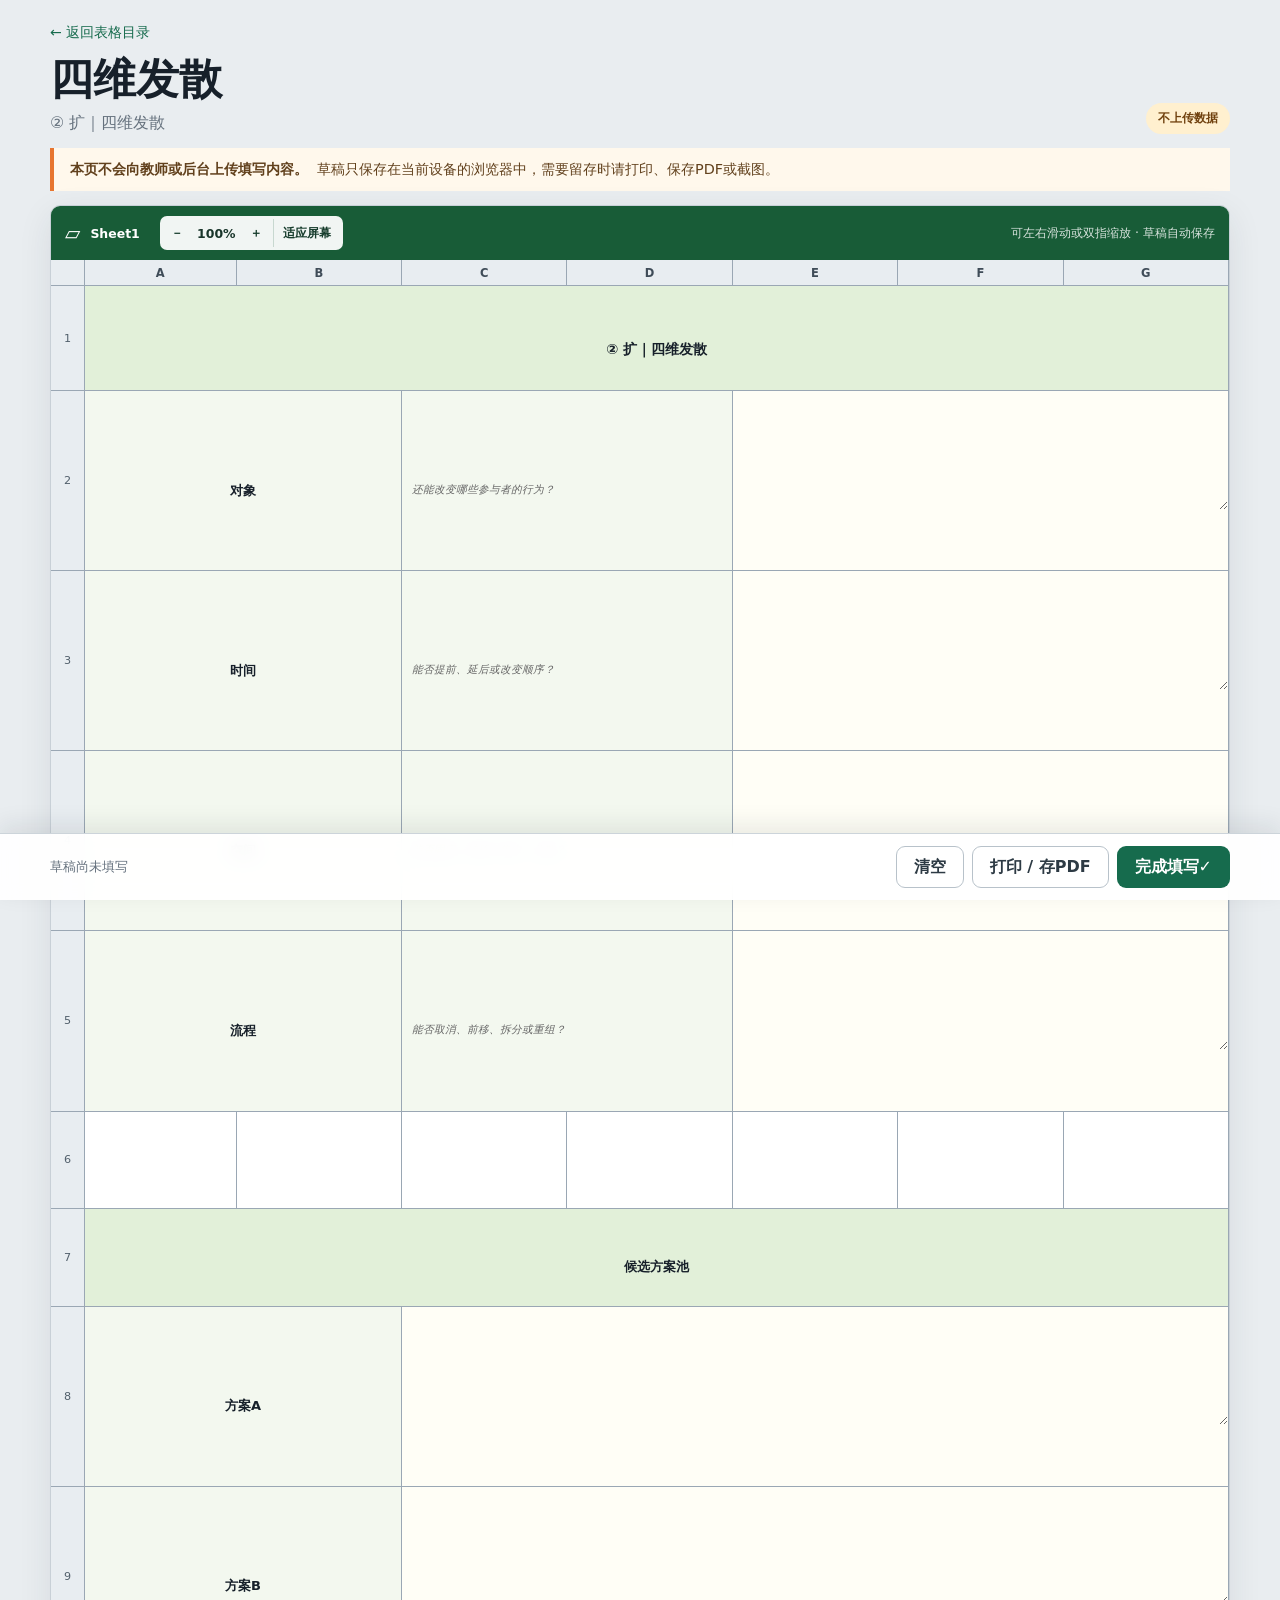
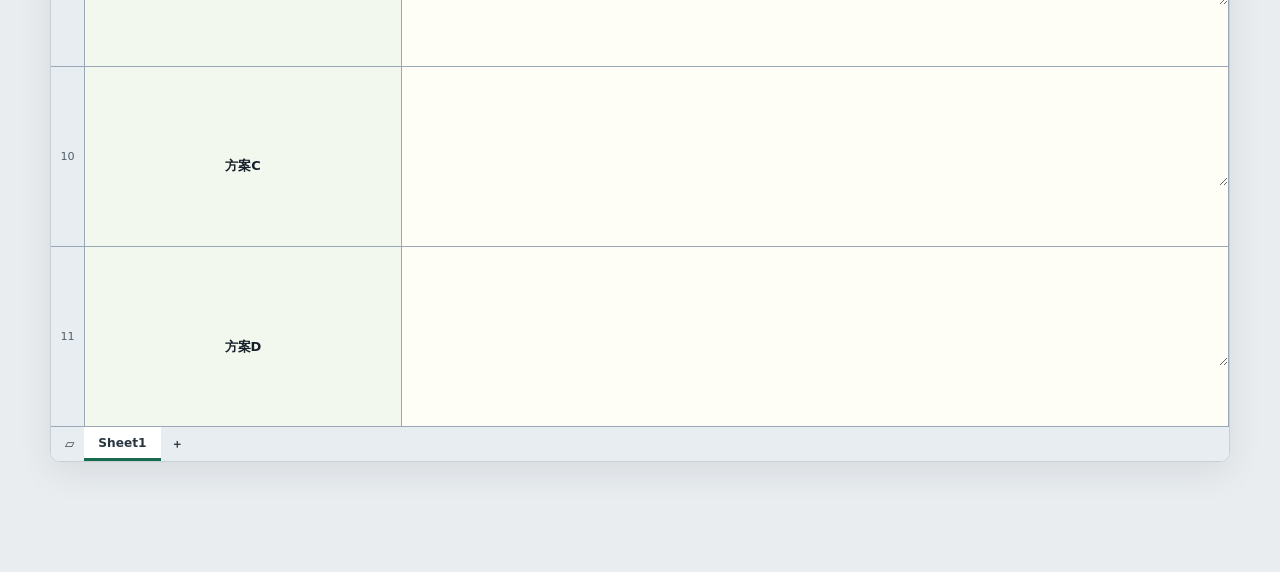
==== docs/four-dimensions/index.html @ d4c14c6e "Publish four static MOOC forms and fixed QR codes" ====
<!doctype html>
<html lang="zh-CN">
<head>
  <meta charset="utf-8">
  <meta name="viewport" content="width=device-width, initial-scale=1, maximum-scale=5, user-scalable=yes, viewport-fit=cover">
  <meta name="theme-color" content="#f2f4f6">
  
  <meta http-equiv="Content-Security-Policy" content="default-src 'self' data:; connect-src 'none'; form-action 'none'; object-src 'none'; base-uri 'none'; style-src 'self' 'unsafe-inline'; script-src 'self'">
  
  <title>四维发散｜独立填写</title>
  <link rel="stylesheet" href="../assets/app.css">
</head>
<body class="sheet-page" data-mode="static" data-slug="four-dimensions" data-submit-url="">
  <main class="sheet-app">
    <header class="sheet-page-header">
      <div>
        <a class="back-link" href="../index.html">← 返回表格目录</a>
        <h1>四维发散</h1>
        <p>② 扩｜四维发散</p>
      </div>
      <span class="mode-badge local-badge">
        不上传数据
      </span>
    </header>

    <aside class="mode-notice">
      
      <strong>本页不会向教师或后台上传填写内容。</strong>
      <span>草稿只保存在当前设备的浏览器中，需要留存时请打印、保存PDF或截图。</span>
      
    </aside>

    <form id="sheetForm" novalidate>
      <section class="workbook" aria-label="② 扩｜四维发散 Excel 工作表">
        <div class="workbook-bar">
          <span class="workbook-icon" aria-hidden="true">▱</span>
          <strong>Sheet1</strong>
          <div class="zoom-controls" role="group" aria-label="表格缩放">
            <button id="zoomOutButton" type="button" aria-label="缩小表格">－</button>
            <output id="zoomLevel" aria-live="polite">100%</output>
            <button id="zoomInButton" type="button" aria-label="放大表格">＋</button>
            <button id="fitButton" class="fit-button" type="button">适应屏幕</button>
          </div>
          <span class="workbook-hint">可左右滑动或双指缩放 · 草稿自动保存</span>
        </div>
        <div class="sheet-scroll">
          <table class="excel-grid">
            <colgroup>
              <col class="row-number-column">
              <col style="width:13.2505%"><col style="width:14.4582%"><col style="width:14.4582%"><col style="width:14.4582%"><col style="width:14.4582%"><col style="width:14.4582%"><col style="width:14.4582%">
            </colgroup>
            <thead>
              <tr>
                <th class="sheet-corner" aria-hidden="true"></th>
                <th scope="col">A</th><th scope="col">B</th><th scope="col">C</th><th scope="col">D</th><th scope="col">E</th><th scope="col">F</th><th scope="col">G</th>
              </tr>
            </thead>
            <tbody>
              
              <tr style="height:45.3px">
                <th class="row-number" scope="row">1</th>
                
                <td
                  class="static-cell"
                  
                  colspan="7"
                  style="background-color:#E2F0D9;font-weight:700;font-size:14.2px;text-align:center;vertical-align:center"
                  data-coordinate="A1"
                >
                  
                    <span class="cell-text">② 扩｜四维发散</span>
                  
                </td>
                
              </tr>
              
              <tr style="height:45.3px">
                <th class="row-number" scope="row">2</th>
                
                <td
                  class="static-cell"
                  
                  colspan="2"
                  style="background-color:#F3F8EF;font-weight:700;font-size:13.0px;text-align:center;vertical-align:center"
                  data-coordinate="A2"
                >
                  
                    <span class="cell-text">对象</span>
                  
                </td>
                
                <td
                  class="static-cell"
                  
                  colspan="2"
                  style="background-color:#F3F8EF;color:#666666;font-style:italic;font-size:10.6px;vertical-align:center"
                  data-coordinate="C2"
                >
                  
                    <span class="cell-text">还能改变哪些参与者的行为？</span>
                  
                </td>
                
                <td
                  class="field-cell"
                  
                  colspan="3"
                  style="font-size:13.0px;vertical-align:center"
                  data-coordinate="E2"
                >
                  
                    
                    <textarea
                      name="dimension_object"
                      aria-label="对象维度"
                      maxlength="1200"
                      required
                    ></textarea>
                    <small class="field-error" data-error-for="dimension_object"></small>
                  
                </td>
                
              </tr>
              
              <tr style="height:45.3px">
                <th class="row-number" scope="row">3</th>
                
                <td
                  class="static-cell"
                  
                  colspan="2"
                  style="background-color:#F3F8EF;font-weight:700;font-size:13.0px;text-align:center;vertical-align:center"
                  data-coordinate="A3"
                >
                  
                    <span class="cell-text">时间</span>
                  
                </td>
                
                <td
                  class="static-cell"
                  
                  colspan="2"
                  style="background-color:#F3F8EF;color:#666666;font-style:italic;font-size:10.6px;vertical-align:center"
                  data-coordinate="C3"
                >
                  
                    <span class="cell-text">能否提前、延后或改变顺序？</span>
                  
                </td>
                
                <td
                  class="field-cell"
                  
                  colspan="3"
                  style="font-size:13.0px;vertical-align:center"
                  data-coordinate="E3"
                >
                  
                    
                    <textarea
                      name="dimension_time"
                      aria-label="时间维度"
                      maxlength="1200"
                      required
                    ></textarea>
                    <small class="field-error" data-error-for="dimension_time"></small>
                  
                </td>
                
              </tr>
              
              <tr style="height:45.3px">
                <th class="row-number" scope="row">4</th>
                
                <td
                  class="static-cell"
                  
                  colspan="2"
                  style="background-color:#F3F8EF;font-weight:700;font-size:13.0px;text-align:center;vertical-align:center"
                  data-coordinate="A4"
                >
                  
                    <span class="cell-text">空间</span>
                  
                </td>
                
                <td
                  class="static-cell"
                  
                  colspan="2"
                  style="background-color:#F3F8EF;color:#666666;font-style:italic;font-size:10.6px;vertical-align:center"
                  data-coordinate="C4"
                >
                  
                    <span class="cell-text">能否固定、转移、集中、分散？</span>
                  
                </td>
                
                <td
                  class="field-cell"
                  
                  colspan="3"
                  style="font-size:13.0px;vertical-align:center"
                  data-coordinate="E4"
                >
                  
                    
                    <textarea
                      name="dimension_space"
                      aria-label="空间维度"
                      maxlength="1200"
                      required
                    ></textarea>
                    <small class="field-error" data-error-for="dimension_space"></small>
                  
                </td>
                
              </tr>
              
              <tr style="height:45.3px">
                <th class="row-number" scope="row">5</th>
                
                <td
                  class="static-cell"
                  
                  colspan="2"
                  style="background-color:#F3F8EF;font-weight:700;font-size:13.0px;text-align:center;vertical-align:center"
                  data-coordinate="A5"
                >
                  
                    <span class="cell-text">流程</span>
                  
                </td>
                
                <td
                  class="static-cell"
                  
                  colspan="2"
                  style="background-color:#F3F8EF;color:#666666;font-style:italic;font-size:10.6px;vertical-align:center"
                  data-coordinate="C5"
                >
                  
                    <span class="cell-text">能否取消、前移、拆分或重组？</span>
                  
                </td>
                
                <td
                  class="field-cell"
                  
                  colspan="3"
                  style="font-size:13.0px;vertical-align:center"
                  data-coordinate="E5"
                >
                  
                    
                    <textarea
                      name="dimension_process"
                      aria-label="流程维度"
                      maxlength="1200"
                      required
                    ></textarea>
                    <small class="field-error" data-error-for="dimension_process"></small>
                  
                </td>
                
              </tr>
              
              <tr style="height:17.3px">
                <th class="row-number" scope="row">6</th>
                
                <td
                  class="static-cell"
                  
                  
                  style="font-size:13.0px;vertical-align:center"
                  data-coordinate="A6"
                >
                  
                    <span class="cell-text"></span>
                  
                </td>
                
                <td
                  class="static-cell"
                  
                  
                  style="font-size:13.0px;vertical-align:center"
                  data-coordinate="B6"
                >
                  
                    <span class="cell-text"></span>
                  
                </td>
                
                <td
                  class="static-cell"
                  
                  
                  style="font-size:13.0px;vertical-align:center"
                  data-coordinate="C6"
                >
                  
                    <span class="cell-text"></span>
                  
                </td>
                
                <td
                  class="static-cell"
                  
                  
                  style="font-size:13.0px;vertical-align:center"
                  data-coordinate="D6"
                >
                  
                    <span class="cell-text"></span>
                  
                </td>
                
                <td
                  class="static-cell"
                  
                  
                  style="font-size:13.0px;vertical-align:center"
                  data-coordinate="E6"
                >
                  
                    <span class="cell-text"></span>
                  
                </td>
                
                <td
                  class="static-cell"
                  
                  
                  style="font-size:13.0px;vertical-align:center"
                  data-coordinate="F6"
                >
                  
                    <span class="cell-text"></span>
                  
                </td>
                
                <td
                  class="static-cell"
                  
                  
                  style="font-size:13.0px;vertical-align:center"
                  data-coordinate="G6"
                >
                  
                    <span class="cell-text"></span>
                  
                </td>
                
              </tr>
              
              <tr style="height:45.3px">
                <th class="row-number" scope="row">7</th>
                
                <td
                  class="static-cell"
                  
                  colspan="7"
                  style="background-color:#E2F0D9;font-weight:700;font-size:13.0px;text-align:center;vertical-align:center"
                  data-coordinate="A7"
                >
                  
                    <span class="cell-text">候选方案池</span>
                  
                </td>
                
              </tr>
              
              <tr style="height:45.3px">
                <th class="row-number" scope="row">8</th>
                
                <td
                  class="static-cell"
                  
                  colspan="2"
                  style="background-color:#F3F8EF;font-weight:700;font-size:13.0px;text-align:center;vertical-align:center"
                  data-coordinate="A8"
                >
                  
                    <span class="cell-text">方案A</span>
                  
                </td>
                
                <td
                  class="field-cell"
                  
                  colspan="5"
                  style="font-size:13.0px;vertical-align:center"
                  data-coordinate="C8"
                >
                  
                    
                    <textarea
                      name="candidate_a"
                      aria-label="候选方案A"
                      maxlength="1200"
                      required
                    ></textarea>
                    <small class="field-error" data-error-for="candidate_a"></small>
                  
                </td>
                
              </tr>
              
              <tr style="height:45.3px">
                <th class="row-number" scope="row">9</th>
                
                <td
                  class="static-cell"
                  
                  colspan="2"
                  style="background-color:#F3F8EF;font-weight:700;font-size:13.0px;text-align:center;vertical-align:center"
                  data-coordinate="A9"
                >
                  
                    <span class="cell-text">方案B</span>
                  
                </td>
                
                <td
                  class="field-cell"
                  
                  colspan="5"
                  style="font-size:13.0px;vertical-align:center"
                  data-coordinate="C9"
                >
                  
                    
                    <textarea
                      name="candidate_b"
                      aria-label="候选方案B"
                      maxlength="1200"
                      required
                    ></textarea>
                    <small class="field-error" data-error-for="candidate_b"></small>
                  
                </td>
                
              </tr>
              
              <tr style="height:45.3px">
                <th class="row-number" scope="row">10</th>
                
                <td
                  class="static-cell"
                  
                  colspan="2"
                  style="background-color:#F3F8EF;font-weight:700;font-size:13.0px;text-align:center;vertical-align:center"
                  data-coordinate="A10"
                >
                  
                    <span class="cell-text">方案C</span>
                  
                </td>
                
                <td
                  class="field-cell"
                  
                  colspan="5"
                  style="font-size:13.0px;vertical-align:center"
                  data-coordinate="C10"
                >
                  
                    
                    <textarea
                      name="candidate_c"
                      aria-label="候选方案C"
                      maxlength="1200"
                      required
                    ></textarea>
                    <small class="field-error" data-error-for="candidate_c"></small>
                  
                </td>
                
              </tr>
              
              <tr style="height:45.3px">
                <th class="row-number" scope="row">11</th>
                
                <td
                  class="static-cell"
                  
                  colspan="2"
                  style="background-color:#F3F8EF;font-weight:700;font-size:13.0px;text-align:center;vertical-align:center"
                  data-coordinate="A11"
                >
                  
                    <span class="cell-text">方案D</span>
                  
                </td>
                
                <td
                  class="field-cell"
                  
                  colspan="5"
                  style="font-size:13.0px;vertical-align:center"
                  data-coordinate="C11"
                >
                  
                    
                    <textarea
                      name="candidate_d"
                      aria-label="候选方案D"
                      maxlength="1200"
                      required
                    ></textarea>
                    <small class="field-error" data-error-for="candidate_d"></small>
                  
                </td>
                
              </tr>
              
            </tbody>
          </table>
        </div>
        <div class="sheet-tabs" aria-hidden="true"><span>▱</span><strong>Sheet1</strong><b>＋</b></div>
      </section>

      <div class="action-bar">
        <p id="saveStatus" aria-live="polite">草稿尚未填写</p>
        <div class="action-buttons">
          <button class="secondary-button" id="clearButton" type="button">清空</button>
          <button class="secondary-button" id="printButton" type="button">打印 / 存PDF</button>
          <button class="primary-button" id="submitButton" type="submit">
            <span>完成填写</span><b aria-hidden="true">✓</b>
          </button>
        </div>
      </div>
    </form>
  </main>

  <div id="successModal" class="modal" hidden>
    <div class="modal-card" role="dialog" aria-modal="true" aria-labelledby="successTitle">
      <div class="success-mark">✓</div>
      <p class="modal-kicker">填写完成</p>
      <h2 id="successTitle">内容已保存在当前设备</h2>
      <p id="successMessage">
        本页没有向教师或后台上传数据。关闭前可截图或打印保存。
      </p>
      <div class="code-box"><span>完成时间</span><strong id="resultCode"></strong></div>
      <button class="primary-button modal-close" type="button" id="closeModal">返回查看</button>
    </div>
  </div>

  <script src="../assets/form.js" defer></script>
</body>
</html>
---- docs/assets/app.css ----
:root {
  color-scheme: light;
  --ink: #17202a;
  --muted: #65717d;
  --line: #9aa7b4;
  --paper: #fff;
  --soft: #f2f5f7;
  --green: #166b4d;
  --green-dark: #0e4f38;
  --orange: #e7752f;
  --danger: #b42318;
  font-family: "Microsoft YaHei UI", "PingFang SC", system-ui, sans-serif;
}

* { box-sizing: border-box; }
body { margin: 0; color: var(--ink); background: #e9edf0; }
button, input, textarea { font: inherit; }
button, a { -webkit-tap-highlight-color: transparent; }

.landing-shell, .admin-shell, .sheet-app { width: min(1180px, calc(100% - 32px)); margin: 0 auto; }
.landing-shell { min-height: 100vh; padding: 72px 0 40px; }
.landing-header { max-width: 780px; margin-bottom: 32px; }
.kicker, .modal-kicker { margin: 0 0 8px; color: var(--green); font-size: .78rem; font-weight: 800; letter-spacing: .14em; }
h1, h2, p { margin-top: 0; }
.landing-header h1 { margin-bottom: 15px; font-size: clamp(2rem, 5vw, 4.2rem); line-height: 1.05; letter-spacing: -.04em; }
.landing-header > p:last-child { color: var(--muted); font-size: 1.08rem; line-height: 1.8; }
.form-card-grid { display: grid; grid-template-columns: repeat(2, 1fr); gap: 16px; }
.form-card { min-height: 150px; display: grid; grid-template-columns: 54px 1fr auto; align-items: center; gap: 20px; padding: 26px; color: inherit; text-decoration: none; background: var(--paper); border: 1px solid #d9e0e5; border-radius: 18px; box-shadow: 0 8px 28px rgb(32 45 57 / 7%); transition: transform .18s, box-shadow .18s; }
.form-card:hover { transform: translateY(-2px); box-shadow: 0 12px 34px rgb(32 45 57 / 12%); }
.form-card > span { color: var(--orange); font-weight: 800; }
.form-card h2 { margin-bottom: 7px; font-size: 1.42rem; }
.form-card p { margin: 0; color: var(--muted); font-size: .83rem; word-break: break-all; }
.form-card b { font-size: 1.6rem; color: var(--green); }
.landing-footnote { margin-top: 24px; color: var(--muted); font-size: .88rem; }

.sheet-app { padding: 22px 0 110px; }
.sheet-page-header { display: flex; justify-content: space-between; gap: 20px; align-items: flex-end; margin-bottom: 14px; }
.back-link { display: inline-block; margin-bottom: 8px; color: var(--green); font-size: .88rem; text-decoration: none; }
.sheet-page-header h1 { margin-bottom: 4px; font-size: clamp(1.8rem, 4vw, 2.7rem); }
.sheet-page-header p { margin: 0; color: var(--muted); }
.mode-badge { flex: none; padding: 7px 12px; border-radius: 999px; font-size: .78rem; font-weight: 800; }
.local-badge { color: #70410e; background: #fff0cf; }
.server-badge { color: #fff; background: var(--green); }
.mode-notice { display: flex; gap: 9px; align-items: baseline; padding: 12px 16px; margin-bottom: 14px; border-left: 4px solid var(--orange); background: #fff8ec; color: #62411d; font-size: .9rem; }

.workbook { overflow: hidden; background: var(--paper); border: 1px solid #c8d0d7; border-radius: 10px; box-shadow: 0 10px 34px rgb(28 42 54 / 9%); }
.workbook-bar { display: flex; gap: 10px; align-items: center; padding: 10px 14px; color: #fff; background: #185c37; font-size: .78rem; }
.workbook-hint { margin-left: auto; opacity: .82; font-weight: 400; }
.workbook-icon { font-size: 1.25rem; }
.zoom-controls { display: inline-flex; align-items: center; gap: 3px; margin-left: 10px; padding: 3px; color: #19352a; background: rgb(255 255 255 / 94%); border-radius: 7px; }
.zoom-controls button { min-width: 28px; height: 28px; padding: 0 7px; color: #173d2d; background: transparent; border: 0; border-radius: 5px; cursor: pointer; font-weight: 800; }
.zoom-controls button:hover { background: #dcece5; }
.zoom-controls output { min-width: 45px; text-align: center; font-variant-numeric: tabular-nums; font-weight: 750; }
.zoom-controls .fit-button { padding-inline: 9px; border-left: 1px solid #c8d8d0; border-radius: 0 5px 5px 0; white-space: nowrap; }
.sheet-scroll { overflow-x: auto; background: #dce2e7; }
.excel-grid { width: 100%; min-width: 860px; table-layout: fixed; border-spacing: 0; border-collapse: separate; background: var(--paper); }
.excel-grid th, .excel-grid td { border-right: 1px solid var(--line); border-bottom: 1px solid var(--line); }
.excel-grid thead th { position: sticky; top: 0; z-index: 3; height: 26px; color: #3f4c58; background: #e8edf1; font-size: .72rem; font-weight: 600; text-align: center; }
.row-number-column { width: 34px; }
.row-number { width: 34px; color: #52606c; background: #e8edf1; font-size: .7rem; font-weight: 500; text-align: center; }
.excel-grid td { position: relative; padding: 8px 10px; white-space: pre-line; line-height: 1.55; }
.static-cell, .derived-cell { overflow-wrap: anywhere; }
.field-cell { padding: 0 !important; background: #fffef6 !important; }
.field-cell:focus-within { z-index: 2; outline: 3px solid rgb(231 117 47 / 30%); outline-offset: -3px; }
.field-cell textarea { display: block; width: 100%; min-height: 100%; height: 100%; padding: 9px 10px; resize: vertical; color: #17202a; border: 0; outline: 0; background: transparent; line-height: 1.55; }
.field-cell textarea[aria-invalid="true"] { box-shadow: inset 0 0 0 2px var(--danger); }
.cell-prefix { display: block; padding: 8px 10px 0; font-weight: 700; }
.cell-prefix + textarea { min-height: 58px; padding-top: 4px; }
.field-error { position: absolute; right: 4px; bottom: 1px; color: var(--danger); font-size: .65rem; }
.derived-value { font-weight: 700; }
.sheet-tabs { display: flex; align-items: center; gap: 10px; min-height: 34px; padding: 0 14px; color: #293640; background: #e8edf1; font-size: .76rem; }
.sheet-tabs strong { align-self: stretch; display: flex; align-items: center; padding: 0 14px; border-bottom: 3px solid var(--green); background: #fff; }

.action-bar { position: fixed; z-index: 10; left: 0; right: 0; bottom: 0; display: flex; justify-content: space-between; align-items: center; gap: 18px; padding: 12px max(16px, calc((100vw - 1180px) / 2)); background: rgb(255 255 255 / 94%); border-top: 1px solid #ccd4da; box-shadow: 0 -8px 25px rgb(20 35 48 / 9%); backdrop-filter: blur(10px); }
.action-bar p { margin: 0; color: var(--muted); font-size: .84rem; }
.action-buttons { display: flex; gap: 8px; }
.primary-button, .secondary-button { min-height: 42px; padding: 0 17px; border-radius: 9px; border: 1px solid transparent; cursor: pointer; font-weight: 750; }
.primary-button { color: #fff; background: var(--green); }
.primary-button:hover { background: var(--green-dark); }
.primary-button:disabled, .secondary-button:disabled { opacity: .58; cursor: wait; }
.secondary-button { color: #2d3a44; background: #fff; border-color: #b8c2ca; }
.link-button { display: inline-flex; align-items: center; text-decoration: none; }
.error-message { color: var(--danger) !important; }

.modal[hidden] { display: none; }
.modal { position: fixed; z-index: 40; inset: 0; display: grid; place-items: center; padding: 20px; background: rgb(15 25 32 / 70%); }
.modal-card { width: min(480px, 100%); padding: 34px; text-align: center; background: #fff; border-radius: 20px; box-shadow: 0 24px 70px rgb(0 0 0 / 35%); }
.success-mark { width: 58px; height: 58px; display: grid; place-items: center; margin: 0 auto 16px; color: #fff; background: var(--green); border-radius: 50%; font-size: 1.6rem; }
.modal-card h2 { margin-bottom: 10px; }
.modal-card > p:not(.modal-kicker) { color: var(--muted); line-height: 1.7; }
.code-box { display: flex; flex-direction: column; gap: 5px; padding: 12px; margin: 18px 0; background: var(--soft); border-radius: 10px; }
.code-box span { color: var(--muted); font-size: .75rem; }

.admin-shell { padding: 42px 0 70px; }
.admin-header { display: flex; align-items: flex-start; justify-content: space-between; gap: 24px; }
.admin-header h1 { margin-bottom: 6px; }
.admin-header p:last-child { color: var(--muted); }
.login-panel, .submission-section { padding: 22px; margin-top: 20px; background: #fff; border: 1px solid #d5dde3; border-radius: 14px; }
.login-panel label { display: block; margin-bottom: 8px; font-weight: 700; }
.login-panel > div { display: flex; gap: 8px; }
.login-panel input { flex: 1; min-width: 0; padding: 10px 12px; border: 1px solid #aab6bf; border-radius: 8px; }
.summary-grid { display: grid; grid-template-columns: repeat(5, 1fr); gap: 10px; margin: 22px 0; }
.summary-grid article { display: flex; flex-direction: column; padding: 17px; background: #fff; border-radius: 12px; }
.summary-grid span, .summary-grid small { color: var(--muted); }
.summary-grid strong { margin: 6px 0; font-size: 1.7rem; }
.submission-section > header { display: flex; justify-content: space-between; gap: 15px; align-items: center; }
.submission-section h2 { margin-bottom: 3px; }
.submission-section header p { margin: 0; color: var(--muted); }
.submission-list { margin-top: 14px; }
.submission-card { border-top: 1px solid #e0e5e9; }
.submission-card summary { display: flex; justify-content: space-between; gap: 20px; padding: 13px 2px; cursor: pointer; }
.submission-card summary span { color: var(--muted); font-size: .82rem; }
.submission-card dl { margin: 0 0 16px; padding: 14px; background: var(--soft); border-radius: 9px; }
.submission-card dl div { display: grid; grid-template-columns: 170px 1fr; gap: 12px; padding: 7px 0; }
.submission-card dt { color: var(--muted); }
.submission-card dd { margin: 0; white-space: pre-wrap; }
.empty-state { color: var(--muted); }

@media (max-width: 740px) {
  .landing-shell, .admin-shell, .sheet-app { width: min(100% - 20px, 1180px); }
  .landing-shell { padding-top: 40px; }
  .form-card-grid { grid-template-columns: 1fr; }
  .form-card { min-height: 120px; padding: 20px; }
  .sheet-page-header { align-items: flex-start; }
  .sheet-page-header p { font-size: .78rem; }
  .mode-notice { display: block; line-height: 1.55; }
  .mode-notice span { display: block; margin-top: 3px; }
  .workbook-bar { gap: 6px; padding-inline: 8px; }
  .workbook-hint { display: none; }
  .zoom-controls { margin-left: auto; }
  .zoom-controls button { min-width: 25px; padding-inline: 5px; }
  .zoom-controls output { min-width: 40px; }
  .action-bar { align-items: stretch; flex-direction: column; gap: 8px; padding-bottom: max(12px, env(safe-area-inset-bottom)); }
  .action-buttons { display: grid; grid-template-columns: .7fr 1fr 1.25fr; }
  .action-buttons button { min-width: 0; padding: 0 8px; font-size: .78rem; }
  .sheet-app { padding-bottom: 150px; }
  .admin-header { flex-direction: column; }
  .summary-grid { grid-template-columns: repeat(2, 1fr); }
  .submission-card dl div { grid-template-columns: 1fr; gap: 3px; }
}

@media print {
  body { background: #fff; }
  .sheet-app { width: 100%; padding: 0; }
  .back-link, .mode-badge, .mode-notice, .workbook-bar, .sheet-tabs, .action-bar { display: none !important; }
  .workbook { border: 0; box-shadow: none; }
  .sheet-scroll { overflow: visible; }
  .excel-grid { min-width: 0; font-size: 9pt; }
  .excel-grid thead { display: none; }
  .row-number-column, .row-number { display: none; }
  .field-cell textarea { resize: none; overflow: visible; }
}
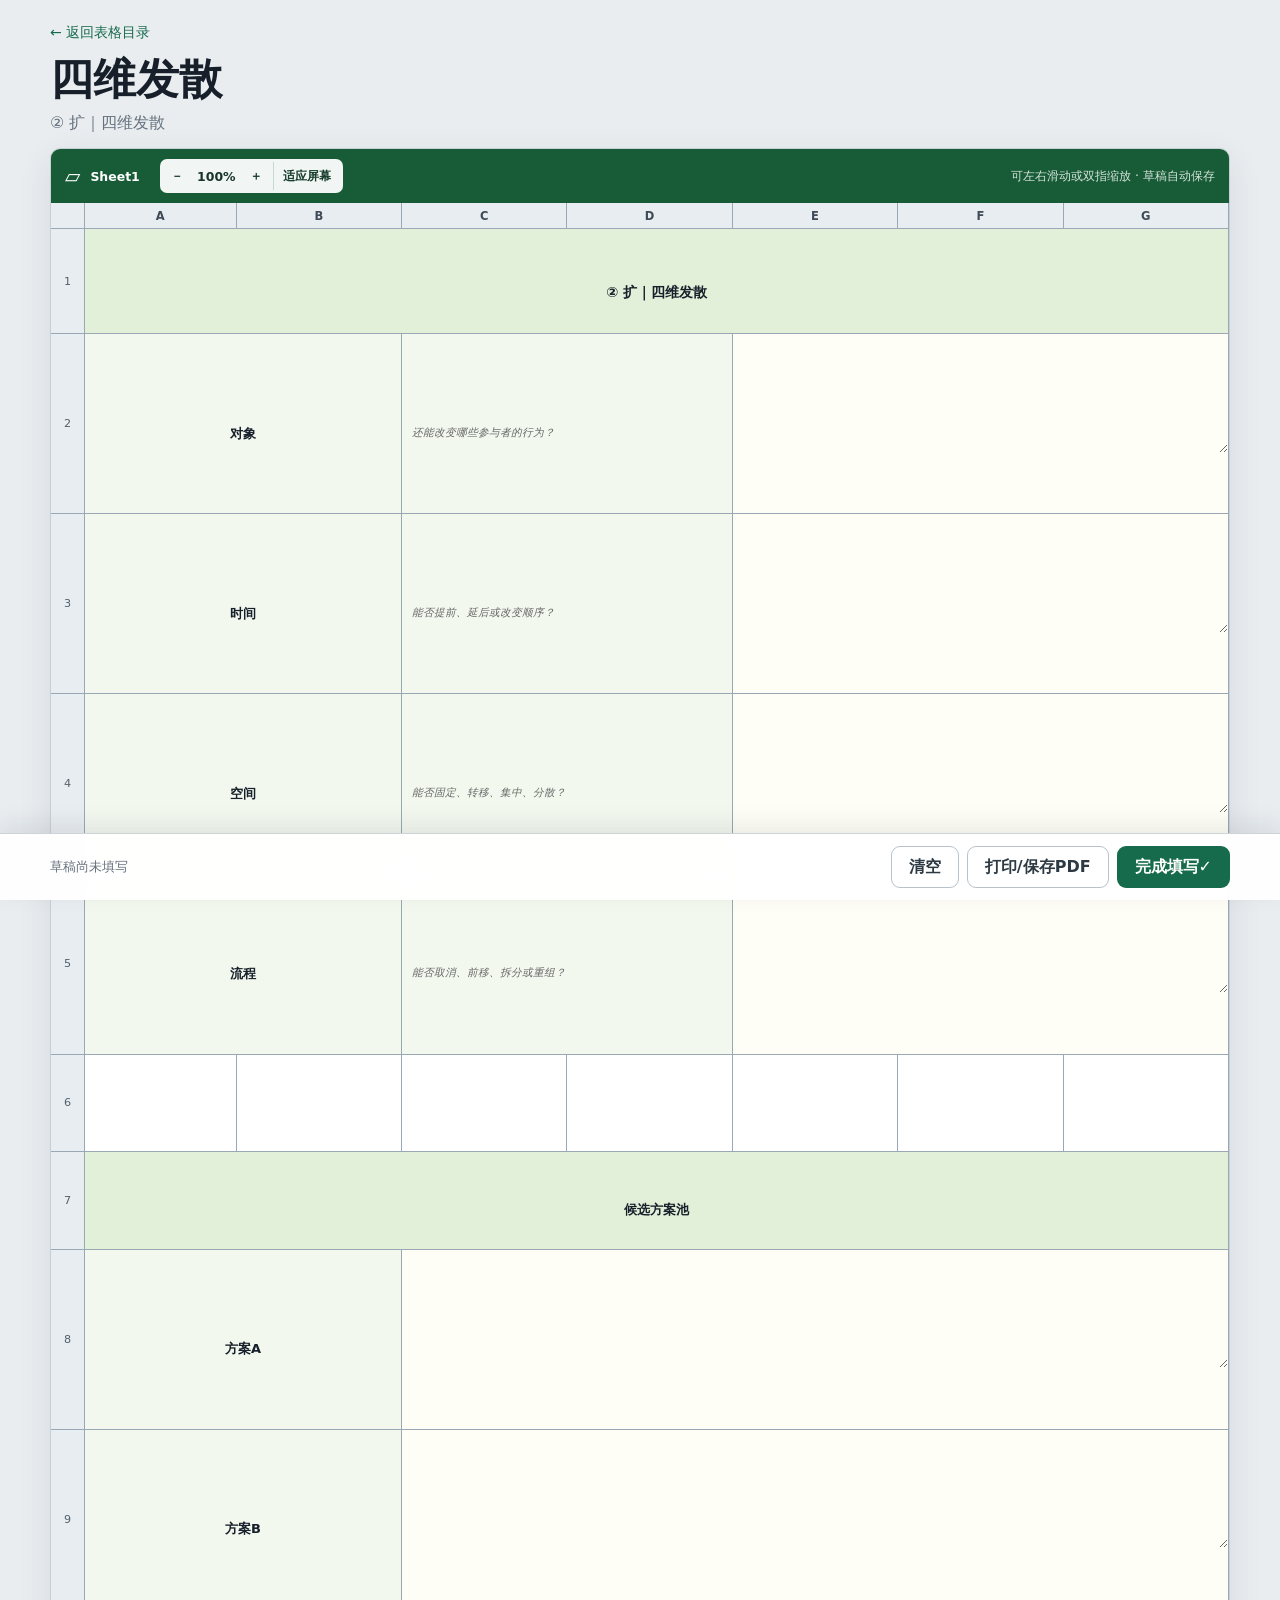
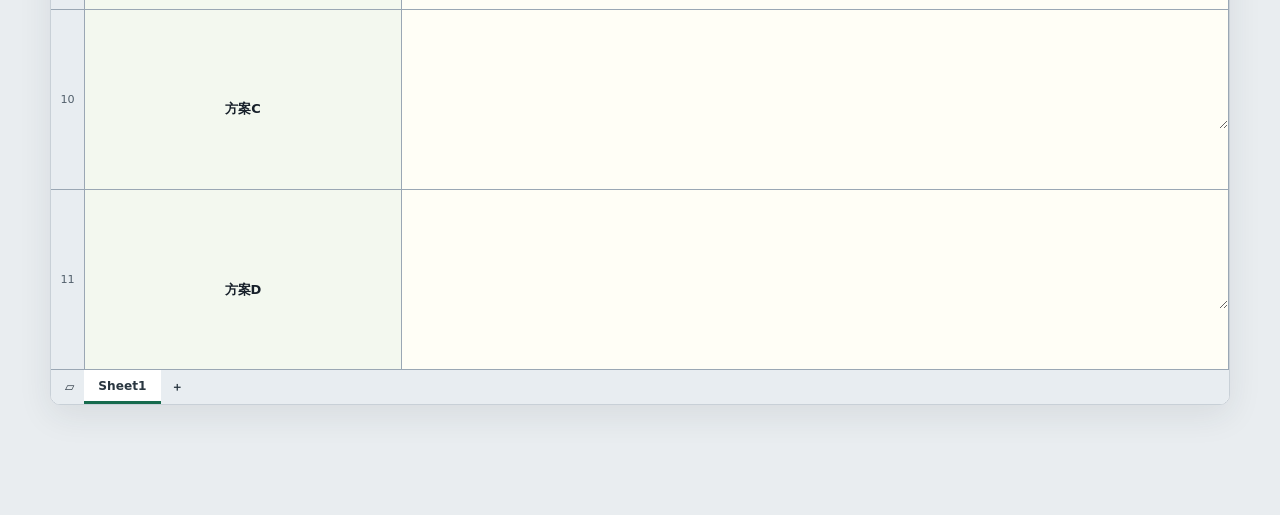
==== commit 239e5b24: "Simplify form headers, remove master spacer rows and rename print button" ====
--- a/docs/four-dimensions/index.html
+++ b/docs/four-dimensions/index.html
@@ -18,17 +18,7 @@
         <h1>四维发散</h1>
         <p>② 扩｜四维发散</p>
       </div>
-      <span class="mode-badge local-badge">
-        不上传数据
-      </span>
     </header>
-
-    <aside class="mode-notice">
-      
-      <strong>本页不会向教师或后台上传填写内容。</strong>
-      <span>草稿只保存在当前设备的浏览器中，需要留存时请打印、保存PDF或截图。</span>
-      
-    </aside>
 
     <form id="sheetForm" novalidate>
       <section class="workbook" aria-label="② 扩｜四维发散 Excel 工作表">
@@ -526,7 +516,7 @@
         <p id="saveStatus" aria-live="polite">草稿尚未填写</p>
         <div class="action-buttons">
           <button class="secondary-button" id="clearButton" type="button">清空</button>
-          <button class="secondary-button" id="printButton" type="button">打印 / 存PDF</button>
+          <button class="secondary-button" id="printButton" type="button">打印/保存PDF</button>
           <button class="primary-button" id="submitButton" type="submit">
             <span>完成填写</span><b aria-hidden="true">✓</b>
           </button>
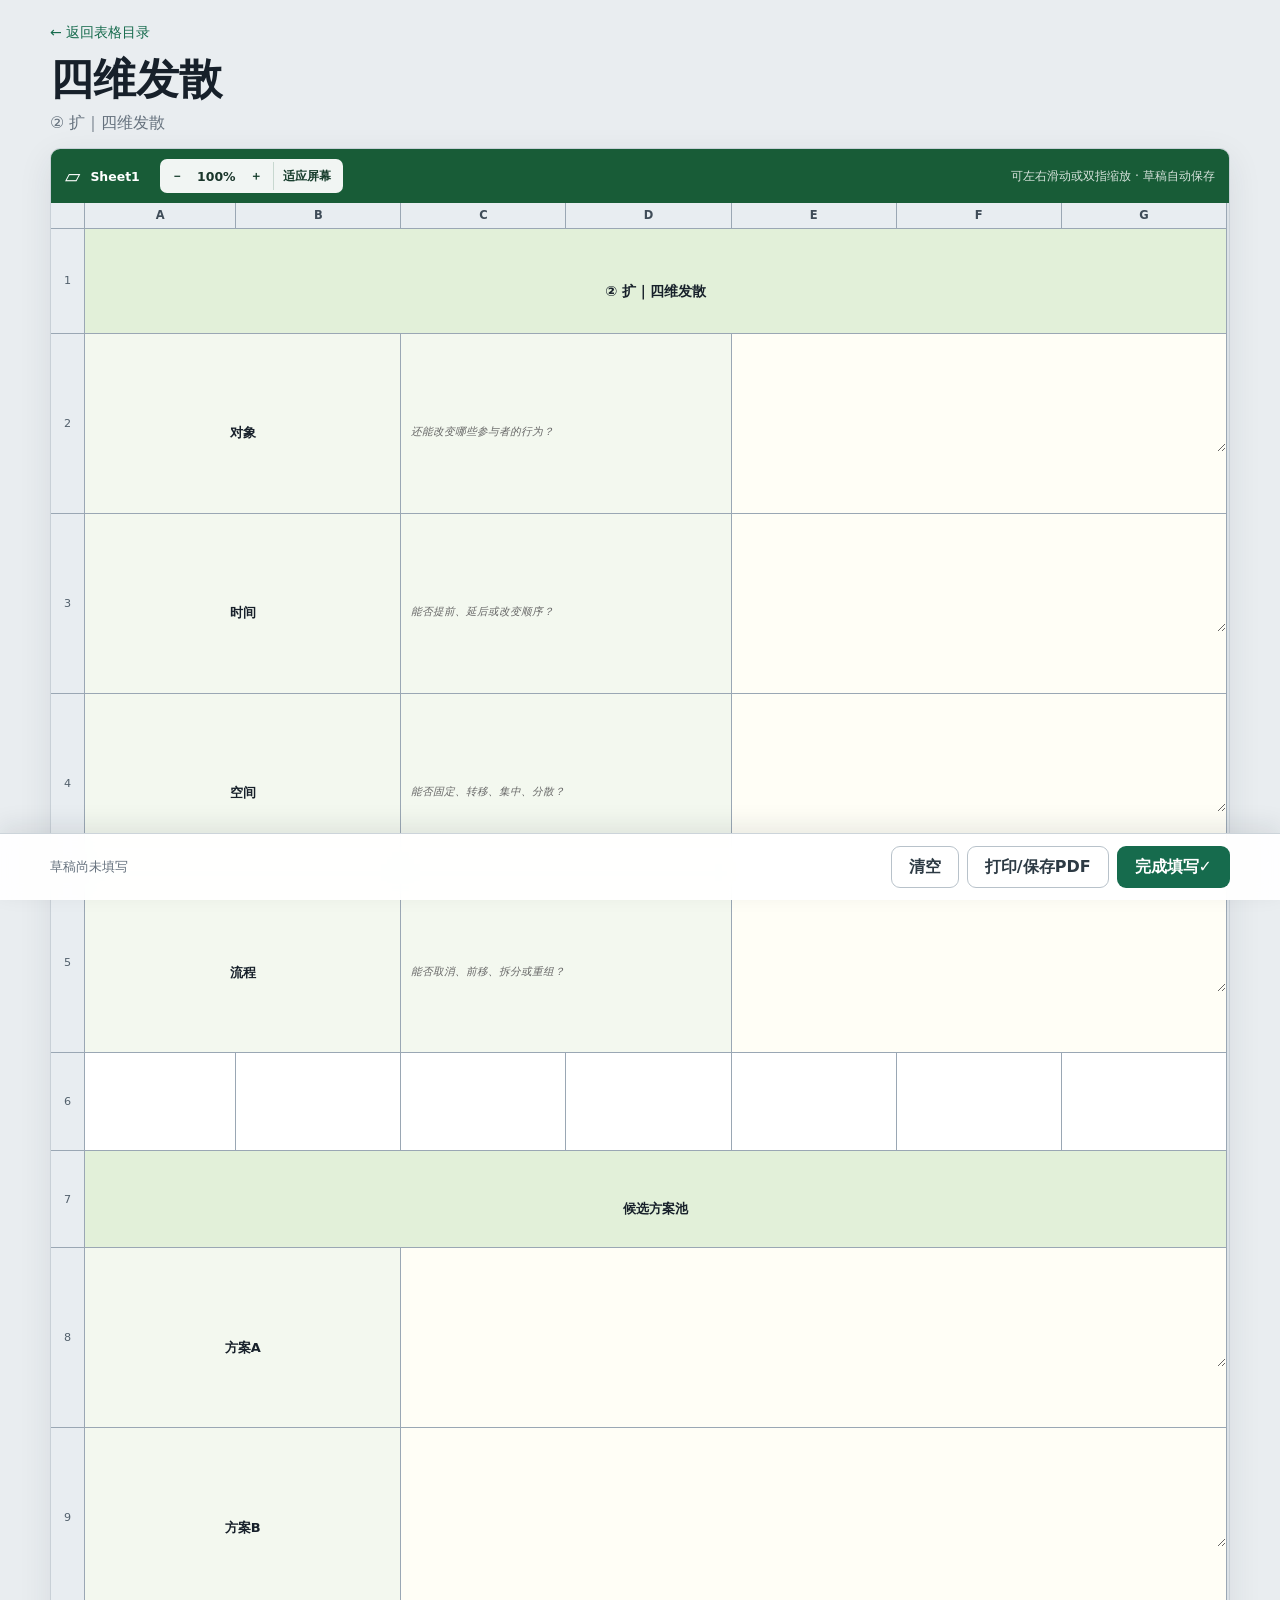
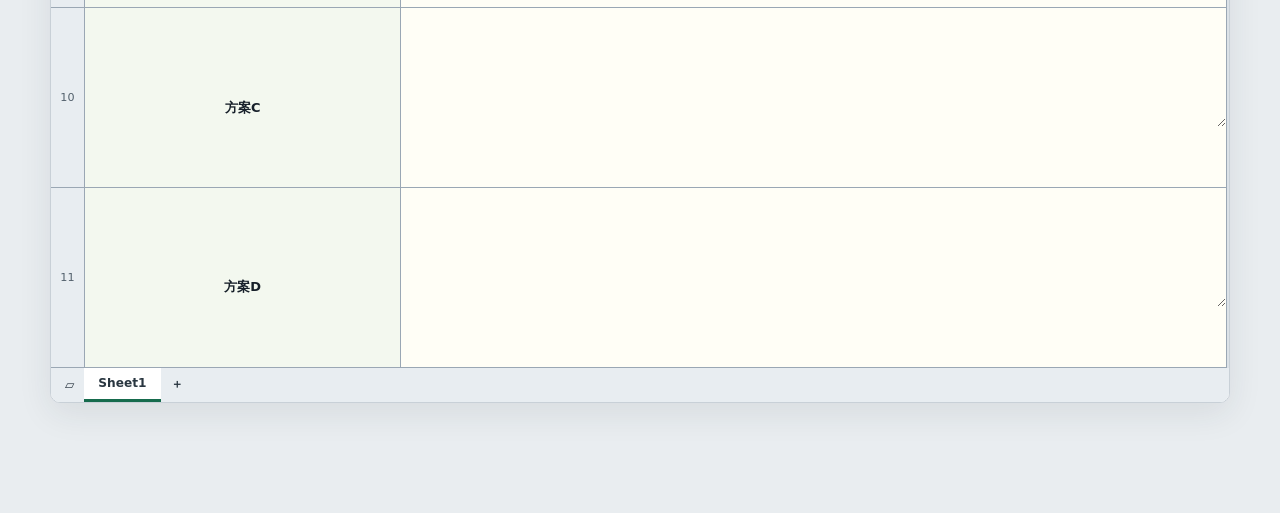
==== commit e661992d: "Refresh cached responsive form assets" ====
--- a/docs/four-dimensions/index.html
+++ b/docs/four-dimensions/index.html
@@ -8,7 +8,7 @@
   <meta http-equiv="Content-Security-Policy" content="default-src 'self' data:; connect-src 'none'; form-action 'none'; object-src 'none'; base-uri 'none'; style-src 'self' 'unsafe-inline'; script-src 'self'">
   
   <title>四维发散｜独立填写</title>
-  <link rel="stylesheet" href="../assets/app.css">
+  <link rel="stylesheet" href="../assets/app.css?v=20260912-fit">
 </head>
 <body class="sheet-page" data-mode="static" data-slug="four-dimensions" data-submit-url="">
   <main class="sheet-app">
@@ -538,6 +538,6 @@
     </div>
   </div>
 
-  <script src="../assets/form.js" defer></script>
+  <script src="../assets/form.js?v=20260912-fit" defer></script>
 </body>
 </html>
--- a/docs/assets/app.css
+++ b/docs/assets/app.css
@@ -44,7 +44,7 @@
 .mode-notice { display: flex; gap: 9px; align-items: baseline; padding: 12px 16px; margin-bottom: 14px; border-left: 4px solid var(--orange); background: #fff8ec; color: #62411d; font-size: .9rem; }
 
 .workbook { overflow: hidden; background: var(--paper); border: 1px solid #c8d0d7; border-radius: 10px; box-shadow: 0 10px 34px rgb(28 42 54 / 9%); }
-.workbook-bar { display: flex; gap: 10px; align-items: center; padding: 10px 14px; color: #fff; background: #185c37; font-size: .78rem; }
+.workbook-bar { display: flex; flex-wrap: wrap; gap: 10px; align-items: center; padding: 10px 14px; color: #fff; background: #185c37; font-size: .78rem; }
 .workbook-hint { margin-left: auto; opacity: .82; font-weight: 400; }
 .workbook-icon { font-size: 1.25rem; }
 .zoom-controls { display: inline-flex; align-items: center; gap: 3px; margin-left: 10px; padding: 3px; color: #19352a; background: rgb(255 255 255 / 94%); border-radius: 7px; }
@@ -145,7 +145,7 @@
   .back-link, .mode-badge, .mode-notice, .workbook-bar, .sheet-tabs, .action-bar { display: none !important; }
   .workbook { border: 0; box-shadow: none; }
   .sheet-scroll { overflow: visible; }
-  .excel-grid { min-width: 0; font-size: 9pt; }
+  .excel-grid { width: 100% !important; zoom: 1 !important; min-width: 0; font-size: 9pt; }
   .excel-grid thead { display: none; }
   .row-number-column, .row-number { display: none; }
   .field-cell textarea { resize: none; overflow: visible; }
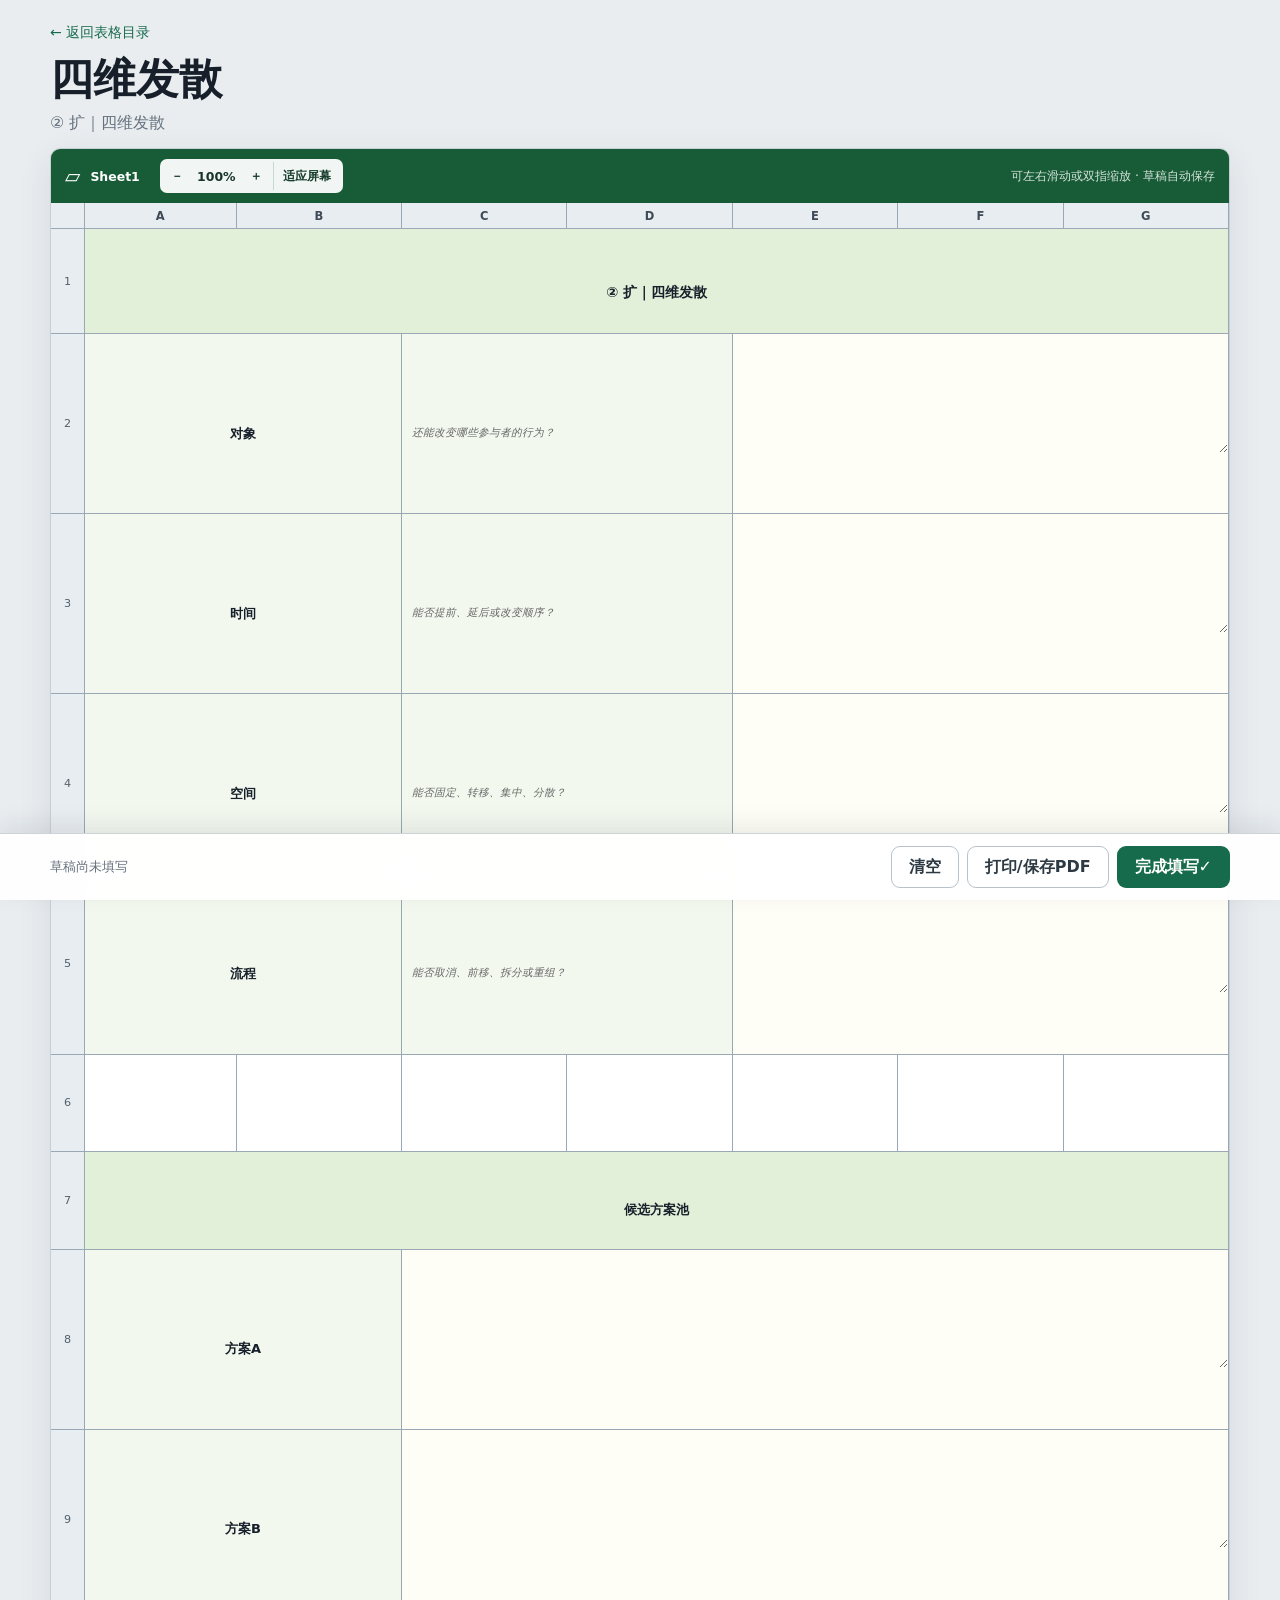
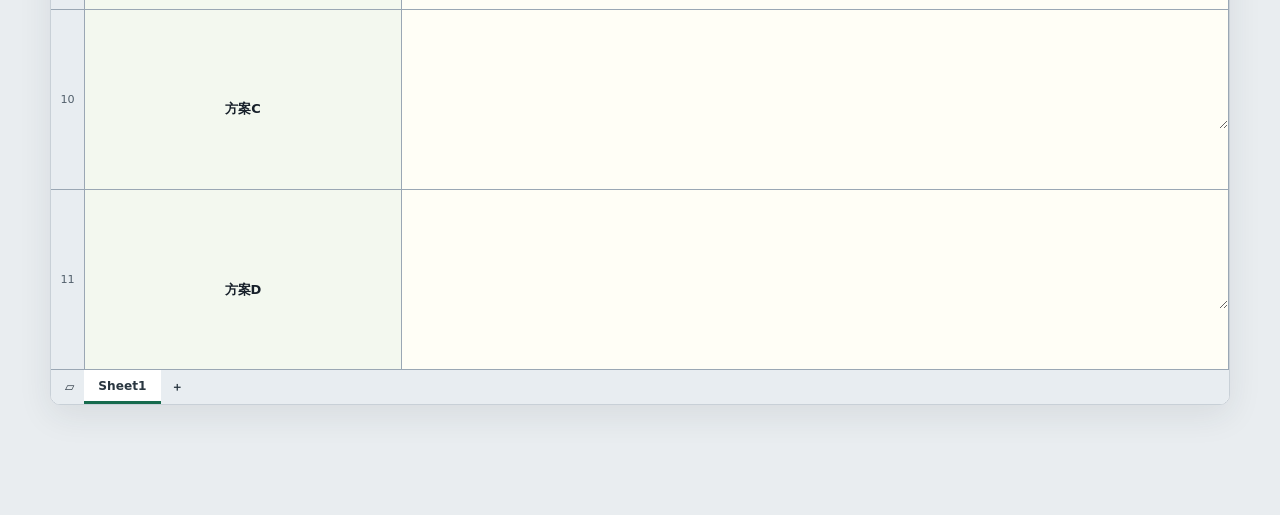
==== commit 0206b6e3: "Use consistent desktop-width landscape tables on mobile" ====
--- a/docs/four-dimensions/index.html
+++ b/docs/four-dimensions/index.html
@@ -8,7 +8,7 @@
   <meta http-equiv="Content-Security-Policy" content="default-src 'self' data:; connect-src 'none'; form-action 'none'; object-src 'none'; base-uri 'none'; style-src 'self' 'unsafe-inline'; script-src 'self'">
   
   <title>四维发散｜独立填写</title>
-  <link rel="stylesheet" href="../assets/app.css?v=20260912-fit">
+  <link rel="stylesheet" href="../assets/app.css?v=20260912-landscape">
 </head>
 <body class="sheet-page" data-mode="static" data-slug="four-dimensions" data-submit-url="">
   <main class="sheet-app">
@@ -538,6 +538,6 @@
     </div>
   </div>
 
-  <script src="../assets/form.js?v=20260912-fit" defer></script>
+  <script src="../assets/form.js?v=20260912-landscape" defer></script>
 </body>
 </html>
--- a/docs/assets/app.css
+++ b/docs/assets/app.css
@@ -53,7 +53,7 @@
 .zoom-controls output { min-width: 45px; text-align: center; font-variant-numeric: tabular-nums; font-weight: 750; }
 .zoom-controls .fit-button { padding-inline: 9px; border-left: 1px solid #c8d8d0; border-radius: 0 5px 5px 0; white-space: nowrap; }
 .sheet-scroll { overflow-x: auto; background: #dce2e7; }
-.excel-grid { width: 100%; min-width: 860px; table-layout: fixed; border-spacing: 0; border-collapse: separate; background: var(--paper); }
+.excel-grid { width: 1178px; min-width: 1178px; table-layout: fixed; border-spacing: 0; border-collapse: separate; background: var(--paper); }
 .excel-grid th, .excel-grid td { border-right: 1px solid var(--line); border-bottom: 1px solid var(--line); }
 .excel-grid thead th { position: sticky; top: 0; z-index: 3; height: 26px; color: #3f4c58; background: #e8edf1; font-size: .72rem; font-weight: 600; text-align: center; }
 .row-number-column { width: 34px; }
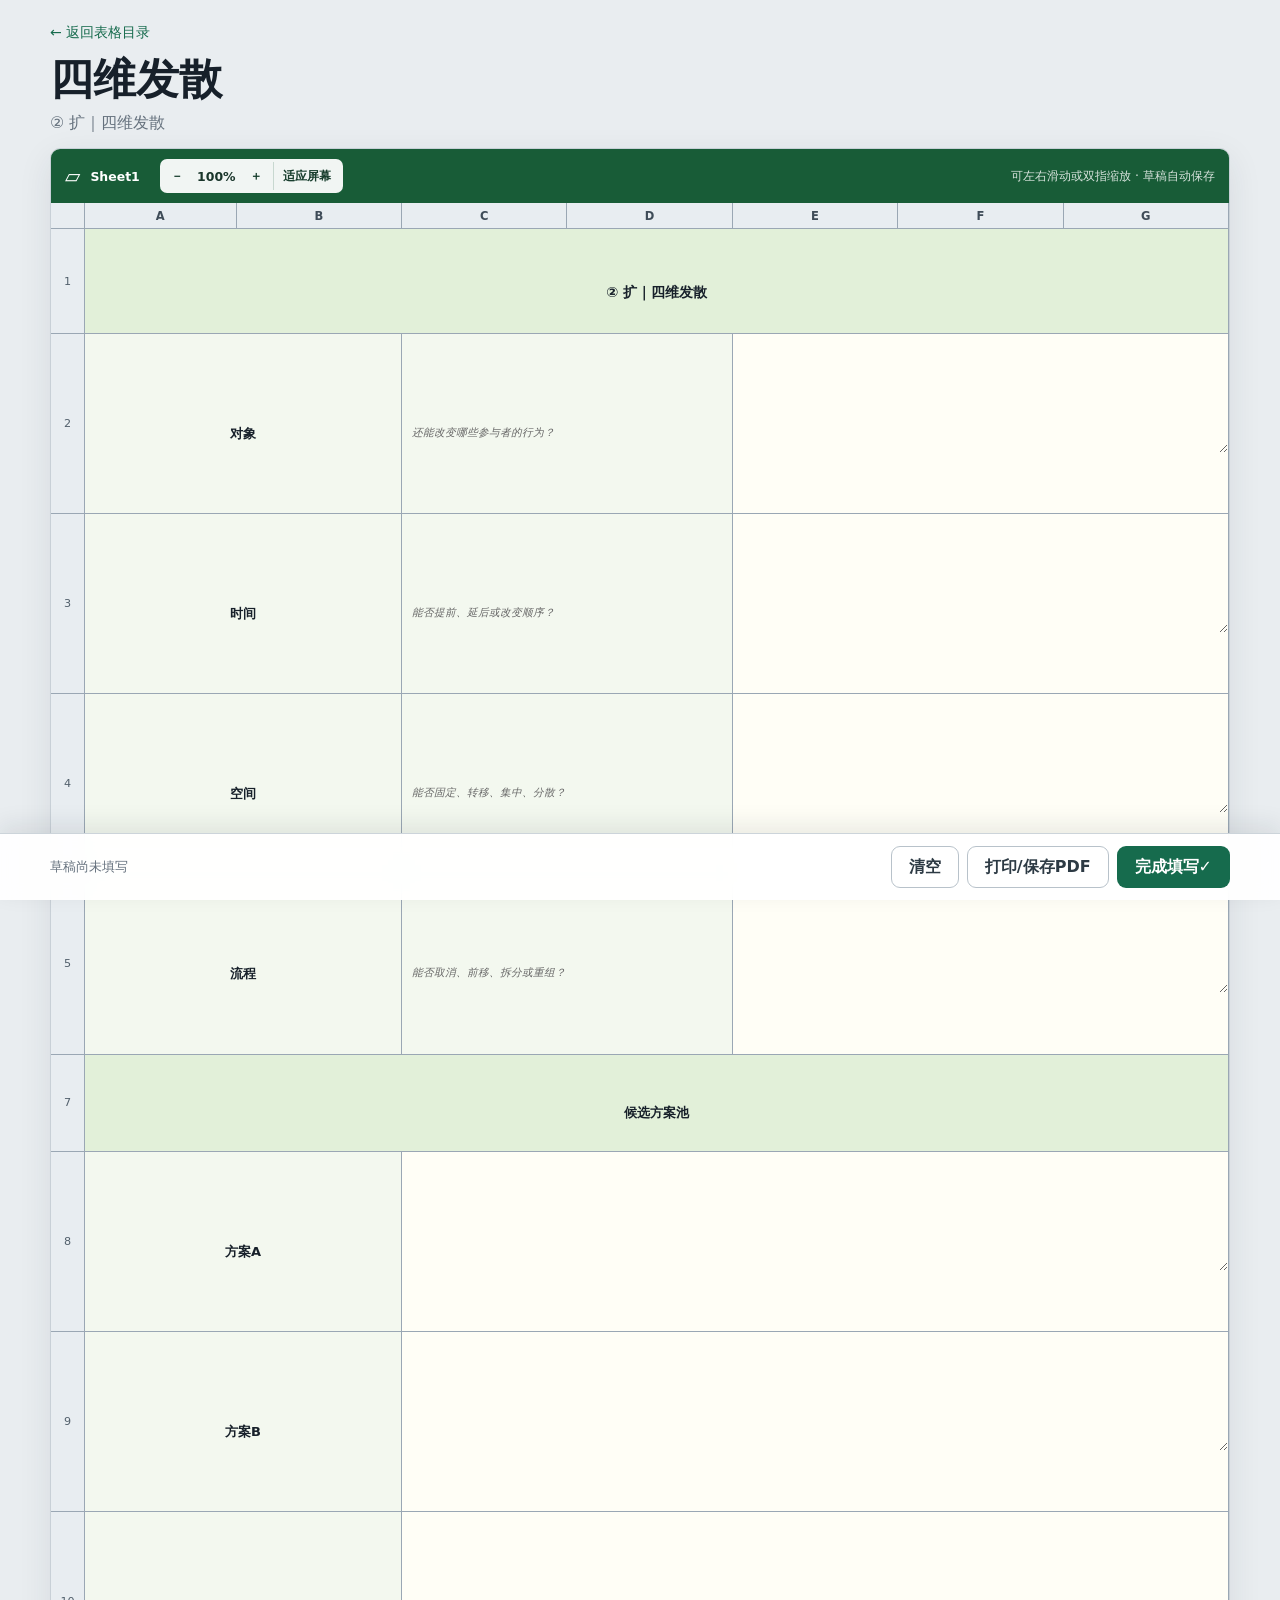
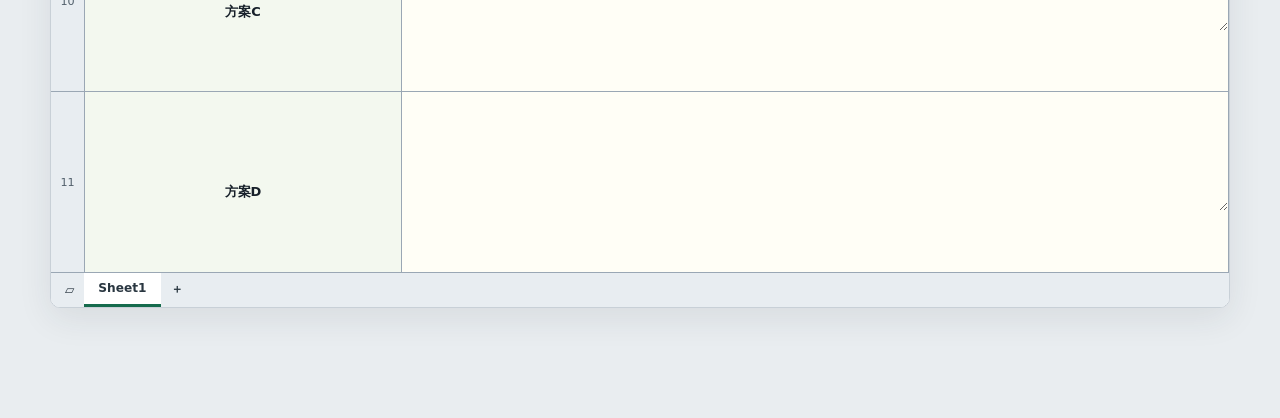
==== commit 72667fbc: "Remove blank spacer row from four dimensions form" ====
--- a/docs/four-dimensions/index.html
+++ b/docs/four-dimensions/index.html
@@ -256,95 +256,6 @@
                 
               </tr>
               
-              <tr style="height:17.3px">
-                <th class="row-number" scope="row">6</th>
-                
-                <td
-                  class="static-cell"
-                  
-                  
-                  style="font-size:13.0px;vertical-align:center"
-                  data-coordinate="A6"
-                >
-                  
-                    <span class="cell-text"></span>
-                  
-                </td>
-                
-                <td
-                  class="static-cell"
-                  
-                  
-                  style="font-size:13.0px;vertical-align:center"
-                  data-coordinate="B6"
-                >
-                  
-                    <span class="cell-text"></span>
-                  
-                </td>
-                
-                <td
-                  class="static-cell"
-                  
-                  
-                  style="font-size:13.0px;vertical-align:center"
-                  data-coordinate="C6"
-                >
-                  
-                    <span class="cell-text"></span>
-                  
-                </td>
-                
-                <td
-                  class="static-cell"
-                  
-                  
-                  style="font-size:13.0px;vertical-align:center"
-                  data-coordinate="D6"
-                >
-                  
-                    <span class="cell-text"></span>
-                  
-                </td>
-                
-                <td
-                  class="static-cell"
-                  
-                  
-                  style="font-size:13.0px;vertical-align:center"
-                  data-coordinate="E6"
-                >
-                  
-                    <span class="cell-text"></span>
-                  
-                </td>
-                
-                <td
-                  class="static-cell"
-                  
-                  
-                  style="font-size:13.0px;vertical-align:center"
-                  data-coordinate="F6"
-                >
-                  
-                    <span class="cell-text"></span>
-                  
-                </td>
-                
-                <td
-                  class="static-cell"
-                  
-                  
-                  style="font-size:13.0px;vertical-align:center"
-                  data-coordinate="G6"
-                >
-                  
-                    <span class="cell-text"></span>
-                  
-                </td>
-                
-              </tr>
-              
               <tr style="height:45.3px">
                 <th class="row-number" scope="row">7</th>
                 
